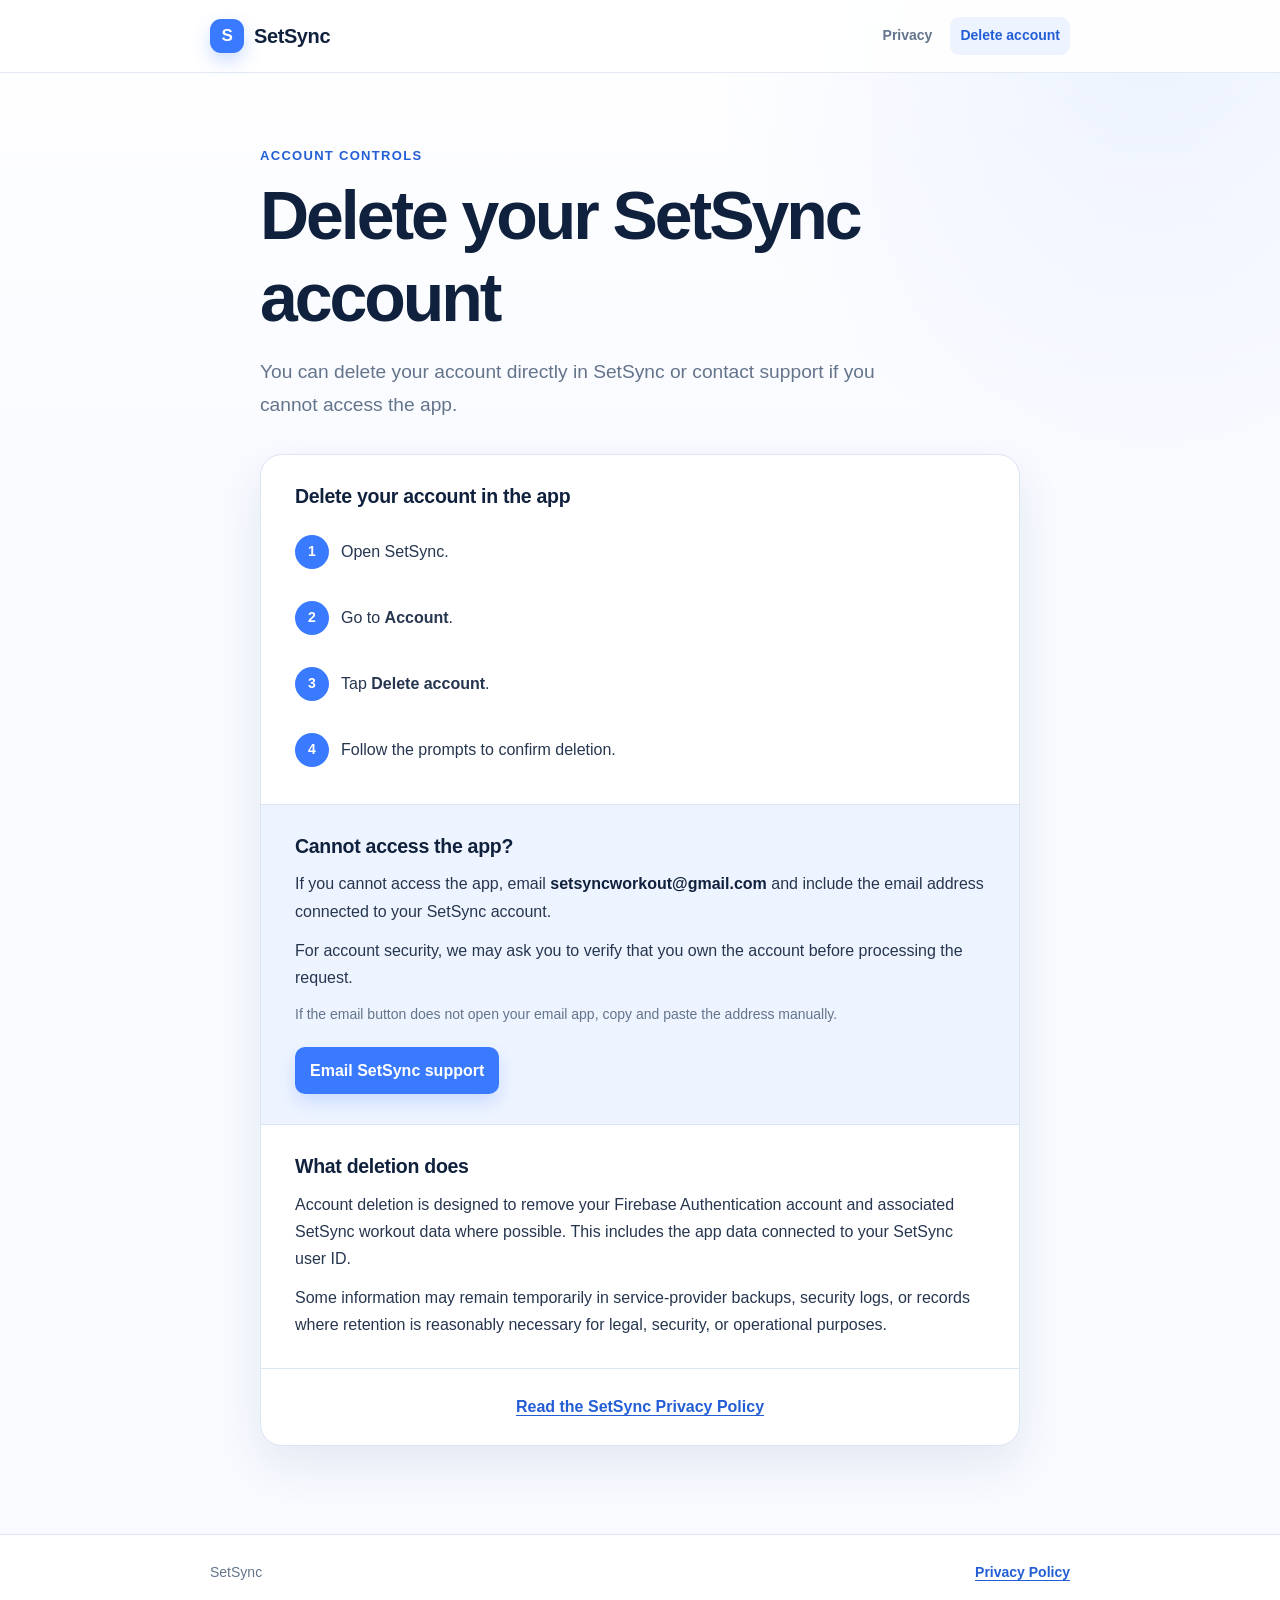
==== delete-account.html @ 6f14019b "Add SetSync policy pages" ====
<!doctype html>
<html lang="en">
<head>
  <meta charset="utf-8">
  <meta name="viewport" content="width=device-width, initial-scale=1">
  <meta name="description" content="Instructions for deleting a SetSync account and associated workout data.">
  <title>Delete Your Account | SetSync</title>
  <link rel="stylesheet" href="styles.css">
</head>
<body>
  <a class="skip-link" href="#main-content">Skip to content</a>

  <header class="site-header">
    <div class="shell header-inner">
      <a class="brand" href="privacy.html" aria-label="SetSync privacy policy">
        <span class="brand-mark" aria-hidden="true">S</span>
        <span>SetSync</span>
      </a>
      <nav class="site-nav" aria-label="Legal pages">
        <a href="privacy.html">Privacy</a>
        <a class="active" href="delete-account.html" aria-current="page">Delete account</a>
      </nav>
    </div>
  </header>

  <main id="main-content" class="shell page-content compact-page">
    <section class="hero">
      <p class="eyebrow">Account controls</p>
      <h1>Delete your SetSync account</h1>
      <p class="lead">You can delete your account directly in SetSync or contact support if you cannot access the app.</p>
    </section>

    <article class="content-card deletion-content">
      <section>
        <h2>Delete your account in the app</h2>
        <ol class="steps">
          <li><span class="step-number">1</span><span>Open SetSync.</span></li>
          <li><span class="step-number">2</span><span>Go to <strong>Account</strong>.</span></li>
          <li><span class="step-number">3</span><span>Tap <strong>Delete account</strong>.</span></li>
          <li><span class="step-number">4</span><span>Follow the prompts to confirm deletion.</span></li>
        </ol>
      </section>

      <section class="callout">
        <h2>Cannot access the app?</h2>
        <p>If you cannot access the app, email <span class="email-address">setsyncworkout@gmail.com</span> and include the email address connected to your SetSync account.</p>
        <p>For account security, we may ask you to verify that you own the account before processing the request.</p>
        <p class="email-note">If the email button does not open your email app, copy and paste the address manually.</p>
        <a class="primary-link" href="mailto:setsyncworkout@gmail.com?subject=SetSync%20account%20deletion%20request">Email SetSync support</a>
      </section>

      <section>
        <h2>What deletion does</h2>
        <p>Account deletion is designed to remove your Firebase Authentication account and associated SetSync workout data where possible. This includes the app data connected to your SetSync user ID.</p>
        <p>Some information may remain temporarily in service-provider backups, security logs, or records where retention is reasonably necessary for legal, security, or operational purposes.</p>
      </section>

      <p class="back-link"><a href="privacy.html">Read the SetSync Privacy Policy</a></p>
    </article>
  </main>

  <footer class="site-footer">
    <div class="shell footer-inner">
      <span>SetSync</span>
      <a href="privacy.html">Privacy Policy</a>
    </div>
  </footer>
</body>
</html>
---- styles.css ----
:root {
  --blue: #3a7afe;
  --blue-dark: #235ed5;
  --blue-soft: #eef4ff;
  --navy: #10213d;
  --text: #26364f;
  --muted: #64748b;
  --border: #dce5f2;
  --surface: #ffffff;
  --page: #f8faff;
  --shadow: 0 18px 45px rgba(24, 54, 99, 0.09);
}

* {
  box-sizing: border-box;
}

html {
  color-scheme: light;
  scroll-behavior: smooth;
}

body {
  min-height: 100vh;
  margin: 0;
  color: var(--text);
  background:
    radial-gradient(circle at 90% 2%, rgba(58, 122, 254, 0.09), transparent 28rem),
    linear-gradient(180deg, #ffffff 0, var(--page) 32rem);
  font-family: "Avenir Next", "Segoe UI", Helvetica, sans-serif;
  font-size: 16px;
  line-height: 1.7;
  -webkit-font-smoothing: antialiased;
}

a {
  color: var(--blue-dark);
  font-weight: 650;
  text-decoration-thickness: 1px;
  text-underline-offset: 3px;
}

a:hover {
  color: var(--blue);
}

a:focus-visible {
  outline: 3px solid rgba(58, 122, 254, 0.3);
  outline-offset: 3px;
  border-radius: 4px;
}

.shell {
  width: min(100% - 40px, 860px);
  margin-inline: auto;
}

.skip-link {
  position: fixed;
  z-index: 20;
  top: 10px;
  left: 10px;
  padding: 8px 12px;
  border-radius: 8px;
  color: #ffffff;
  background: var(--navy);
  transform: translateY(-150%);
}

.skip-link:focus {
  transform: translateY(0);
}

.site-header {
  border-bottom: 1px solid rgba(220, 229, 242, 0.8);
  background: rgba(255, 255, 255, 0.92);
}

.header-inner,
.footer-inner {
  display: flex;
  align-items: center;
  justify-content: space-between;
  gap: 24px;
}

.header-inner {
  min-height: 72px;
}

.brand {
  display: inline-flex;
  align-items: center;
  gap: 10px;
  color: var(--navy);
  font-size: 20px;
  font-weight: 800;
  letter-spacing: -0.02em;
  text-decoration: none;
}

.brand-mark {
  display: grid;
  width: 34px;
  height: 34px;
  place-items: center;
  border-radius: 11px;
  color: #ffffff;
  background: var(--blue);
  box-shadow: 0 8px 18px rgba(58, 122, 254, 0.25);
  font-size: 17px;
}

.site-nav {
  display: flex;
  gap: 8px;
}

.site-nav a {
  padding: 7px 10px;
  border-radius: 9px;
  color: var(--muted);
  font-size: 14px;
  font-weight: 700;
  text-decoration: none;
}

.site-nav a:hover,
.site-nav a.active {
  color: var(--blue-dark);
  background: var(--blue-soft);
}

.page-content {
  padding-block: 72px 88px;
}

.compact-page {
  max-width: 760px;
}

.hero {
  max-width: 720px;
  margin-bottom: 32px;
}

.eyebrow {
  margin: 0 0 8px;
  color: var(--blue-dark);
  font-size: 13px;
  font-weight: 800;
  letter-spacing: 0.1em;
  text-transform: uppercase;
}

h1,
h2 {
  color: var(--navy);
  line-height: 1.2;
}

h1 {
  margin: 0;
  font-size: clamp(2.35rem, 7vw, 4.25rem);
  letter-spacing: -0.045em;
}

h2 {
  margin: 0 0 12px;
  font-size: 1.22rem;
  letter-spacing: -0.015em;
}

.lead {
  max-width: 660px;
  margin: 18px 0 0;
  color: var(--muted);
  font-size: clamp(1.05rem, 2.5vw, 1.2rem);
}

.effective-date {
  margin: 14px 0 0;
  color: var(--muted);
  font-size: 14px;
  font-weight: 650;
}

.content-card {
  overflow: hidden;
  border: 1px solid var(--border);
  border-radius: 22px;
  background: var(--surface);
  box-shadow: var(--shadow);
}

.content-card section {
  padding: 30px 34px;
}

.content-card section + section {
  border-top: 1px solid var(--border);
}

.content-card p {
  margin: 0;
}

.content-card p + p {
  margin-top: 12px;
}

.content-card ul {
  margin: 14px 0 0;
  padding-left: 22px;
}

.content-card li + li {
  margin-top: 6px;
}

.email-address {
  color: var(--navy);
  font-weight: 750;
  overflow-wrap: anywhere;
}

.email-note {
  color: var(--muted);
  font-size: 14px;
}

.callout {
  background: var(--blue-soft);
}

.steps {
  display: grid;
  gap: 12px;
  margin: 20px 0 0;
  padding: 0;
  list-style: none;
}

.steps li {
  display: flex;
  align-items: center;
  gap: 12px;
  min-height: 48px;
}

.step-number {
  display: grid;
  flex: 0 0 34px;
  width: 34px;
  height: 34px;
  place-items: center;
  border-radius: 50%;
  color: #ffffff;
  background: var(--blue);
  font-size: 14px;
  font-weight: 800;
}

.primary-link {
  display: inline-flex;
  margin-top: 20px;
  padding: 10px 15px;
  border-radius: 10px;
  color: #ffffff;
  background: var(--blue);
  box-shadow: 0 8px 18px rgba(58, 122, 254, 0.2);
  text-decoration: none;
}

.primary-link:hover {
  color: #ffffff;
  background: var(--blue-dark);
}

.back-link {
  padding: 24px 34px;
  border-top: 1px solid var(--border);
  text-align: center;
}

.site-footer {
  border-top: 1px solid var(--border);
  color: var(--muted);
  background: #ffffff;
  font-size: 14px;
}

.footer-inner {
  min-height: 76px;
}

@media (max-width: 640px) {
  .shell {
    width: min(100% - 28px, 860px);
  }

  .header-inner {
    min-height: 64px;
  }

  .brand {
    font-size: 18px;
  }

  .brand-mark {
    width: 31px;
    height: 31px;
    border-radius: 10px;
  }

  .site-nav a {
    padding: 6px 7px;
    font-size: 12px;
  }

  .page-content {
    padding-block: 48px 64px;
  }

  .hero {
    margin-bottom: 24px;
  }

  .content-card {
    border-radius: 17px;
  }

  .content-card section {
    padding: 24px 20px;
  }

  .back-link {
    padding: 21px 20px;
  }

  .footer-inner {
    min-height: 68px;
  }
}

@media (max-width: 390px) {
  .header-inner {
    align-items: flex-start;
    flex-direction: column;
    gap: 8px;
    padding-block: 12px;
  }

  .site-nav {
    width: 100%;
  }

  .site-nav a {
    flex: 1;
    text-align: center;
  }
}
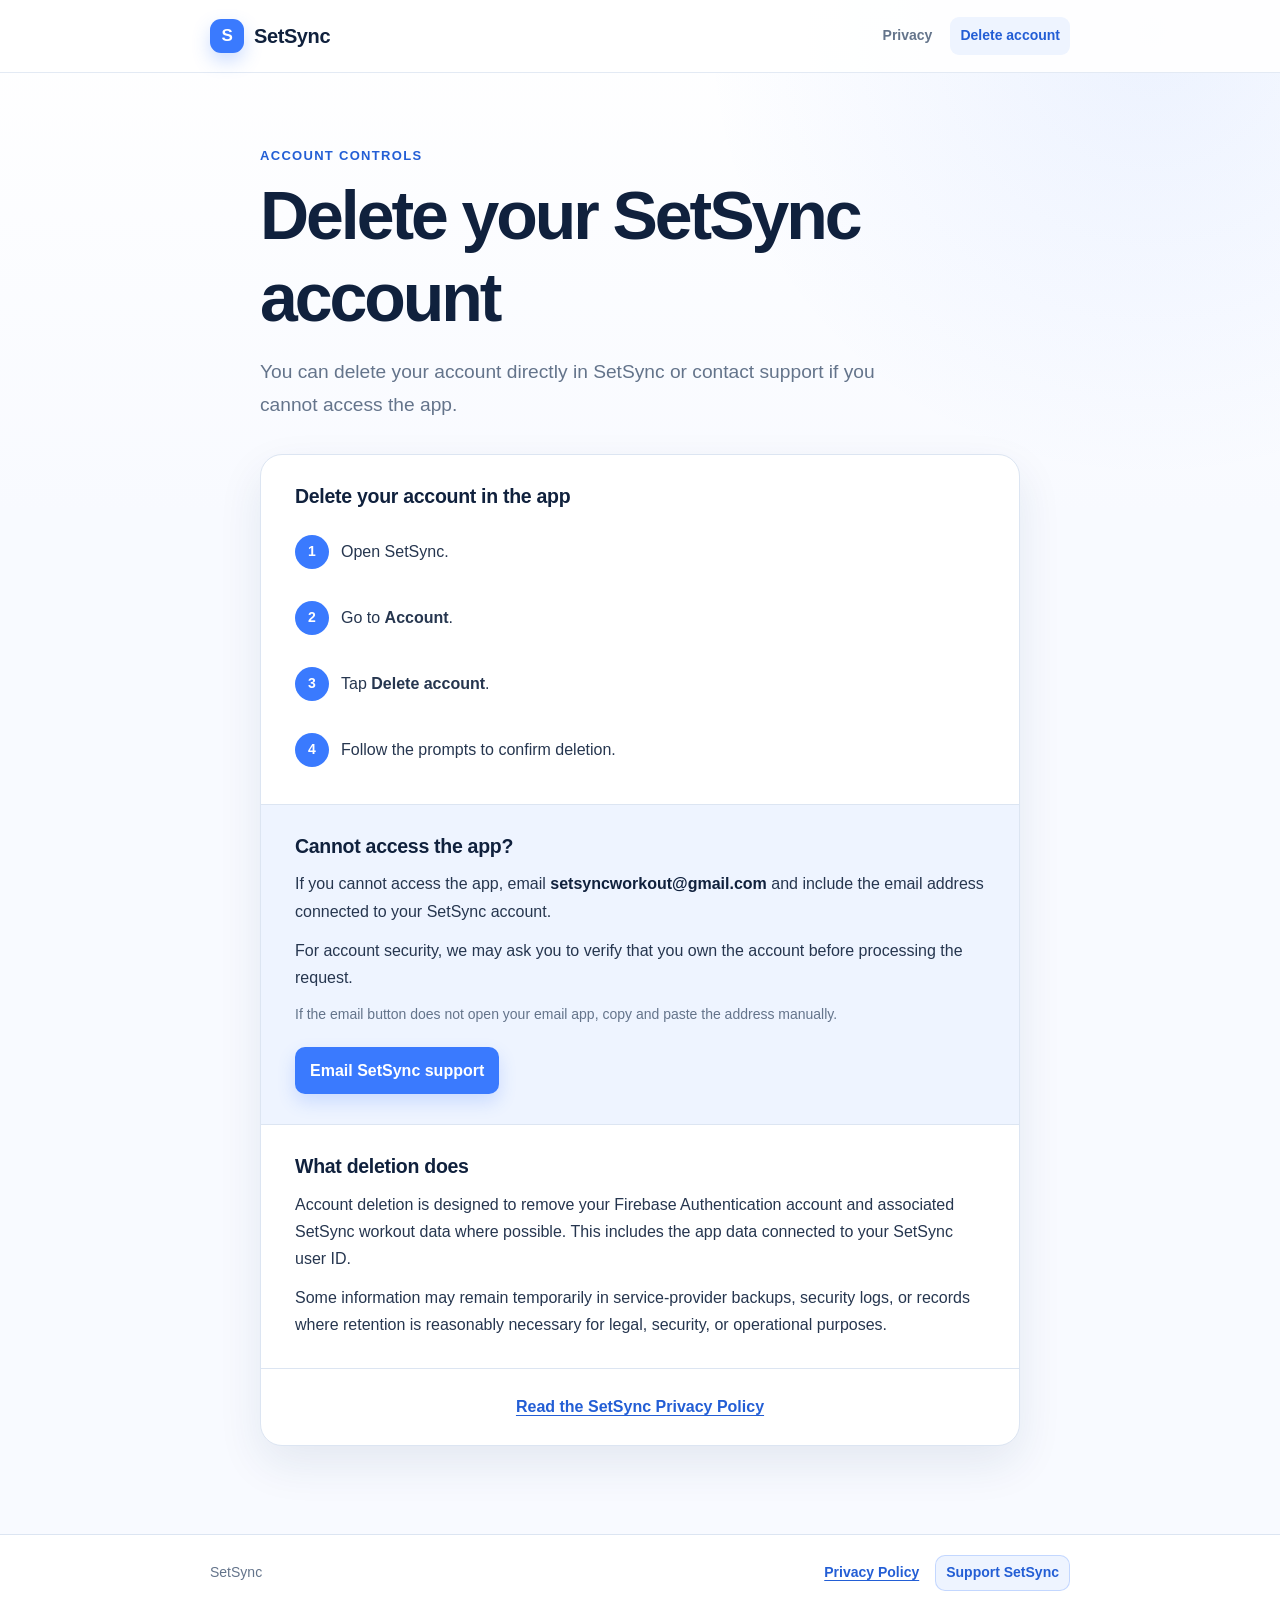
==== commit 75437e0f: "support setsync buttons" ====
--- a/delete-account.html
+++ b/delete-account.html
@@ -62,8 +62,11 @@
   <footer class="site-footer">
     <div class="shell footer-inner">
       <span>SetSync</span>
-      <a href="privacy.html">Privacy Policy</a>
+      <nav class="footer-links" aria-label="Footer links">
+        <a href="privacy.html">Privacy Policy</a>
+        <a class="footer-support-link" href="https://ko-fi.com/setsync" target="_blank" rel="noopener noreferrer">Support SetSync</a>
+      </nav>
     </div>
   </footer>
 </body>
-</html>+</html>
--- a/styles.css
+++ b/styles.css
@@ -261,20 +261,37 @@
   font-weight: 800;
 }
 
-.primary-link {
+.primary-link,
+.secondary-link {
   display: inline-flex;
   margin-top: 20px;
   padding: 10px 15px;
   border-radius: 10px;
+  text-decoration: none;
+}
+
+.primary-link {
   color: #ffffff;
   background: var(--blue);
   box-shadow: 0 8px 18px rgba(58, 122, 254, 0.2);
-  text-decoration: none;
 }
 
 .primary-link:hover {
   color: #ffffff;
   background: var(--blue-dark);
+}
+
+.secondary-link {
+  border: 1px solid rgba(58, 122, 254, 0.28);
+  color: var(--blue-dark);
+  background: #ffffff;
+  box-shadow: 0 8px 18px rgba(58, 122, 254, 0.12);
+}
+
+.secondary-link:hover {
+  border-color: var(--blue);
+  color: #ffffff;
+  background: var(--blue);
 }
 
 .back-link {
@@ -294,6 +311,32 @@
   min-height: 76px;
 }
 
+.footer-links {
+  display: flex;
+  flex-wrap: wrap;
+  align-items: center;
+  justify-content: flex-end;
+  gap: 12px 16px;
+}
+
+.footer-support-link {
+  display: inline-flex;
+  min-height: 34px;
+  align-items: center;
+  padding: 5px 10px;
+  border: 1px solid rgba(58, 122, 254, 0.24);
+  border-radius: 10px;
+  color: var(--blue-dark);
+  background: var(--blue-soft);
+  text-decoration: none;
+}
+
+.footer-support-link:hover {
+  border-color: rgba(58, 122, 254, 0.38);
+  color: #ffffff;
+  background: var(--blue);
+}
+
 @media (max-width: 640px) {
   .shell {
     width: min(100% - 28px, 860px);
@@ -340,6 +383,14 @@
 
   .footer-inner {
     min-height: 68px;
+    align-items: flex-start;
+    flex-direction: column;
+    justify-content: center;
+    padding-block: 16px;
+  }
+
+  .footer-links {
+    justify-content: flex-start;
   }
 }
 
@@ -359,4 +410,4 @@
     flex: 1;
     text-align: center;
   }
-}+}
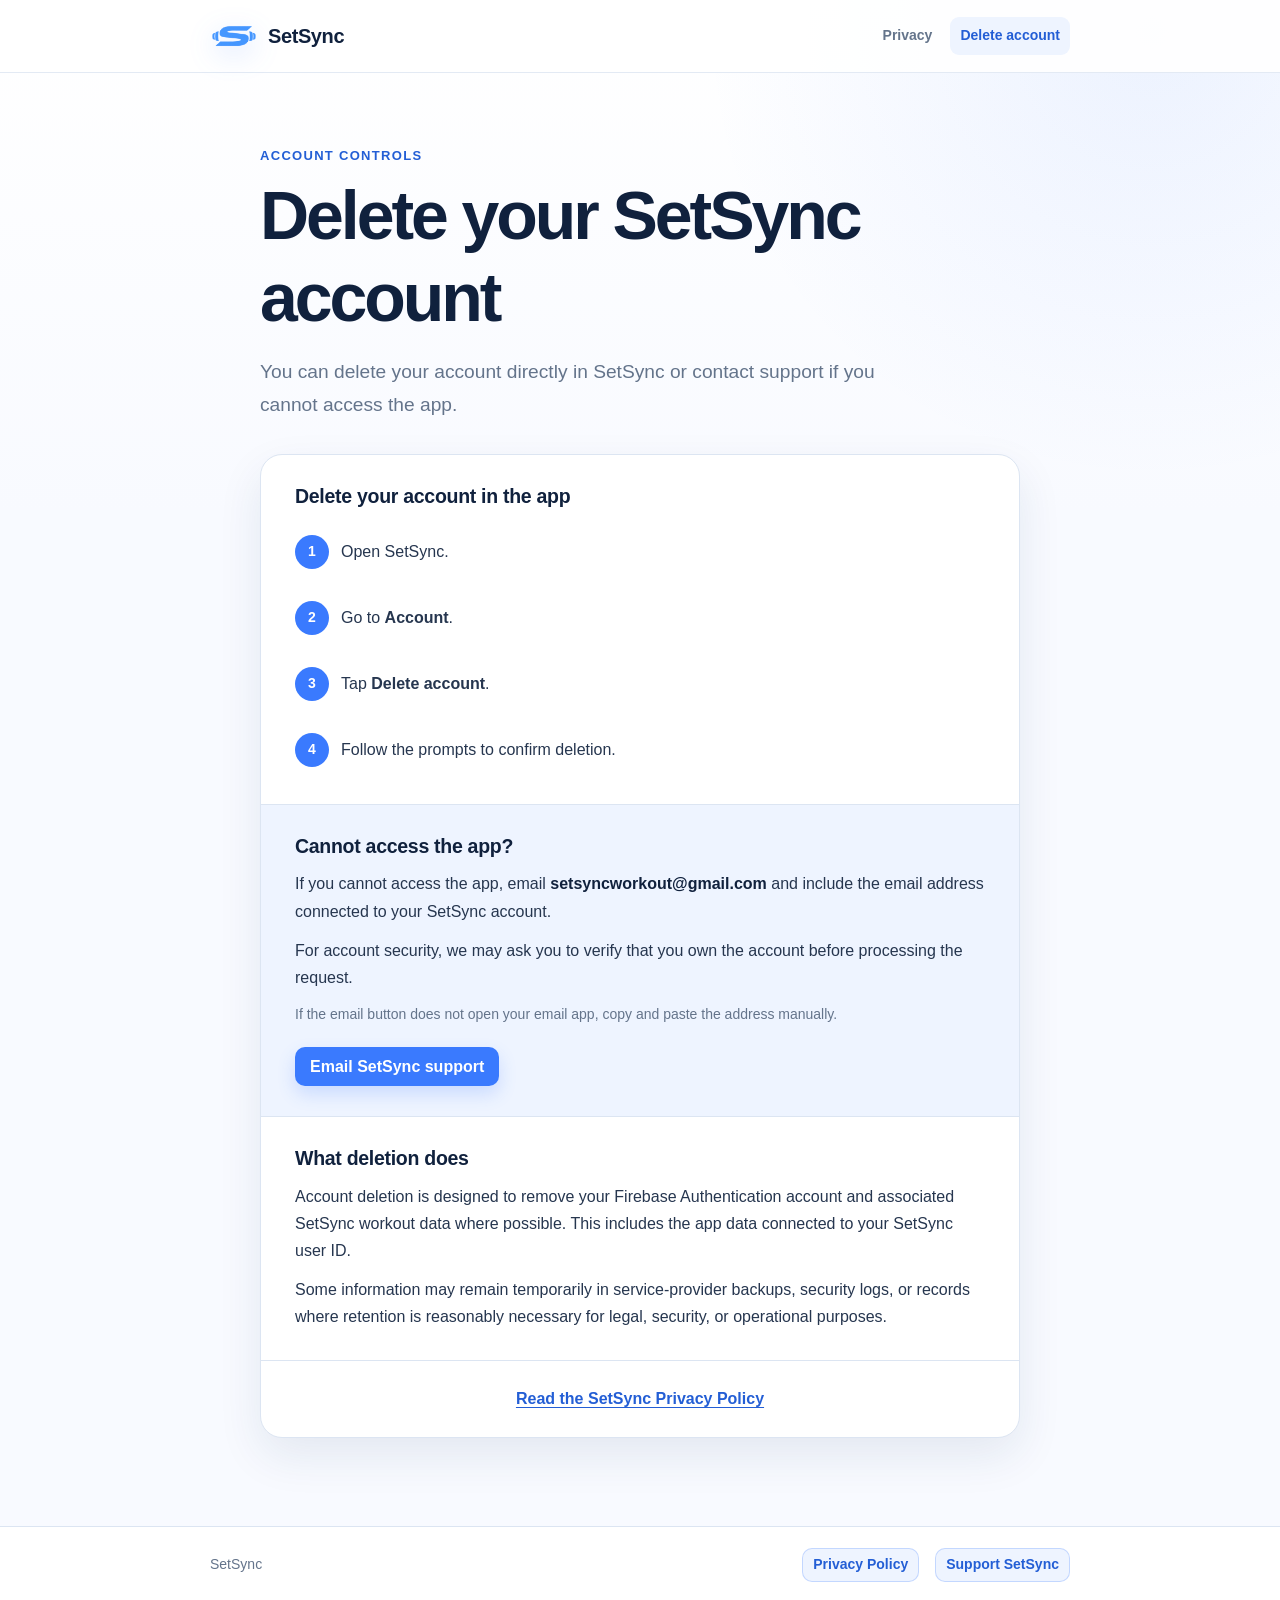
==== commit c630ddc8: "added the SetSync icon to the pages" ====
--- a/delete-account.html
+++ b/delete-account.html
@@ -5,6 +5,8 @@
   <meta name="viewport" content="width=device-width, initial-scale=1">
   <meta name="description" content="Instructions for deleting a SetSync account and associated workout data.">
   <title>Delete Your Account | SetSync</title>
+  <link rel="icon" type="image/png" href="assets/setsync-icon.png">
+  <link rel="apple-touch-icon" href="assets/setsync-icon.png">
   <link rel="stylesheet" href="styles.css">
 </head>
 <body>
@@ -13,7 +15,7 @@
   <header class="site-header">
     <div class="shell header-inner">
       <a class="brand" href="privacy.html" aria-label="SetSync privacy policy">
-        <span class="brand-mark" aria-hidden="true">S</span>
+        <img class="brand-mark" src="assets/setsync-logo.png" alt="" aria-hidden="true">
         <span>SetSync</span>
       </a>
       <nav class="site-nav" aria-label="Legal pages">
--- a/styles.css
+++ b/styles.css
@@ -100,15 +100,12 @@
 }
 
 .brand-mark {
-  display: grid;
-  width: 34px;
-  height: 34px;
-  place-items: center;
-  border-radius: 11px;
-  color: #ffffff;
-  background: var(--blue);
-  box-shadow: 0 8px 18px rgba(58, 122, 254, 0.25);
-  font-size: 17px;
+  display: block;
+  flex: 0 0 auto;
+  width: 48px;
+  height: 30px;
+  object-fit: contain;
+  filter: drop-shadow(0 8px 14px rgba(58, 122, 254, 0.22));
 }
 
 .site-nav {
@@ -264,10 +261,42 @@
 .primary-link,
 .secondary-link {
   display: inline-flex;
+  align-items: center;
+  justify-content: center;
   margin-top: 20px;
   padding: 10px 15px;
   border-radius: 10px;
+  line-height: 1.2;
   text-decoration: none;
+}
+
+.primary-link + .primary-link {
+  margin-left: 10px;
+}
+
+.primary-link,
+.secondary-link,
+.footer-links a {
+  transition:
+    color 180ms ease,
+    background-color 180ms ease,
+    border-color 180ms ease,
+    box-shadow 180ms ease,
+    transform 180ms ease;
+}
+
+.primary-link:hover,
+.secondary-link:hover,
+.footer-links a:hover {
+  box-shadow: 0 10px 22px rgba(58, 122, 254, 0.18);
+  transform: translateY(-1px);
+}
+
+.primary-link:active,
+.secondary-link:active,
+.footer-links a:active {
+  box-shadow: 0 6px 14px rgba(58, 122, 254, 0.14);
+  transform: translateY(0);
 }
 
 .primary-link {
@@ -319,19 +348,22 @@
   gap: 12px 16px;
 }
 
-.footer-support-link {
+.footer-links a {
   display: inline-flex;
   min-height: 34px;
   align-items: center;
+  justify-content: center;
   padding: 5px 10px;
   border: 1px solid rgba(58, 122, 254, 0.24);
   border-radius: 10px;
   color: var(--blue-dark);
   background: var(--blue-soft);
+  line-height: 1.2;
   text-decoration: none;
-}
-
-.footer-support-link:hover {
+  white-space: nowrap;
+}
+
+.footer-links a:hover {
   border-color: rgba(58, 122, 254, 0.38);
   color: #ffffff;
   background: var(--blue);
@@ -351,9 +383,8 @@
   }
 
   .brand-mark {
-    width: 31px;
-    height: 31px;
-    border-radius: 10px;
+    width: 44px;
+    height: 28px;
   }
 
   .site-nav a {
@@ -375,6 +406,16 @@
 
   .content-card section {
     padding: 24px 20px;
+  }
+
+  .primary-link,
+  .secondary-link {
+    width: 100%;
+  }
+
+  .primary-link + .primary-link {
+    margin-top: 12px;
+    margin-left: 0;
   }
 
   .back-link {
@@ -390,7 +431,14 @@
   }
 
   .footer-links {
-    justify-content: flex-start;
+    display: grid;
+    width: 100%;
+    grid-template-columns: repeat(auto-fit, minmax(145px, 1fr));
+    gap: 10px;
+  }
+
+  .footer-links a {
+    width: 100%;
   }
 }
 
